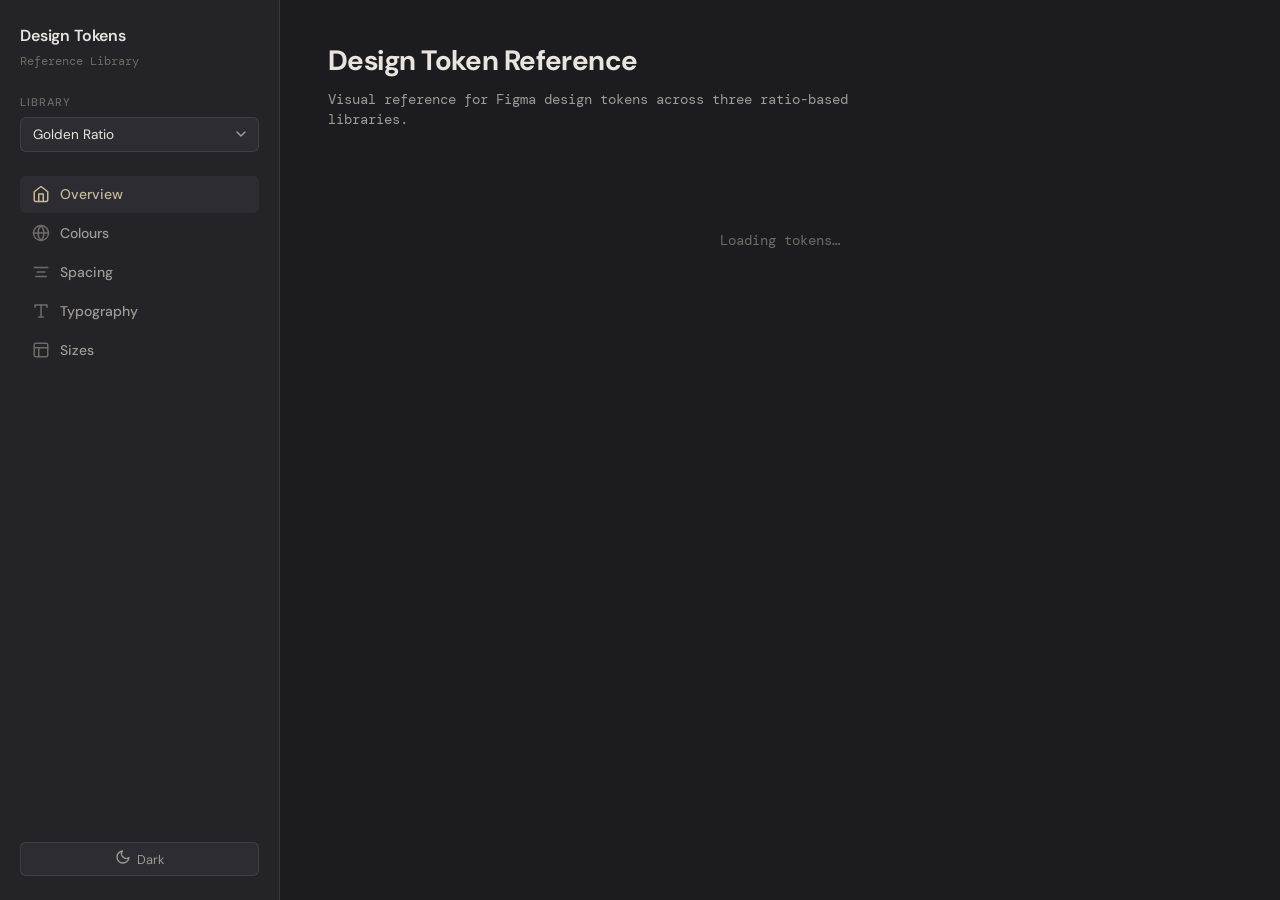
==== index.html @ 210d75cc "first commit" ====
<!DOCTYPE html>
<html lang="en">
<head>
  <meta charset="UTF-8">
  <meta name="viewport" content="width=device-width, initial-scale=1.0">
  <title>Design Token Reference</title>
  <link rel="stylesheet" href="css/styles.css">
</head>
<body>
  <div class="layout">
    <aside class="sidebar" aria-label="Sidebar"></aside>
    <main class="main" id="content">
      <header class="page-header">
        <h2>Design Token Reference</h2>
        <p>Visual reference for Figma design tokens across three ratio-based libraries.</p>
      </header>
      <div id="page-body">
        <div class="loading">Loading tokens…</div>
      </div>
    </main>
  </div>

  <script type="module">
    import { initPage } from './js/render.js';
    import { el, sectionLabel } from './js/render.js';
    import { getLibraryLabels, getCurrentLibraryKey } from './js/tokens.js';

    const CATEGORIES = [
      {
        href: 'colours.html',
        title: 'Colours',
        desc: 'Primitive palette ramps and semantic colour tokens with WCAG contrast ratings for both light and dark modes.',
        icon: `<svg viewBox="0 0 24 24" fill="none" stroke="currentColor" stroke-width="2" stroke-linecap="round" stroke-linejoin="round"><circle cx="12" cy="12" r="10"/><path d="M12 2a14.5 14.5 0 0 0 0 20 14.5 14.5 0 0 0 0-20"/><path d="M2 12h20"/></svg>`,
      },
      {
        href: 'spacing.html',
        title: 'Spacing',
        desc: 'Positive and negative spacing scales with descriptive names and visual bar proportions.',
        icon: `<svg viewBox="0 0 24 24" fill="none" stroke="currentColor" stroke-width="2" stroke-linecap="round" stroke-linejoin="round"><path d="M21 6H3"/><path d="M17 12H7"/><path d="M19 18H5"/></svg>`,
      },
      {
        href: 'typography.html',
        title: 'Typography',
        desc: 'Font size scale rendered at actual size with three-breakpoint comparison and grid settings.',
        icon: `<svg viewBox="0 0 24 24" fill="none" stroke="currentColor" stroke-width="2" stroke-linecap="round" stroke-linejoin="round"><polyline points="4 7 4 4 20 4 20 7"/><line x1="9" y1="20" x2="15" y2="20"/><line x1="12" y1="4" x2="12" y2="20"/></svg>`,
      },
      {
        href: 'sizes.html',
        title: 'Sizes',
        desc: 'Border radius preview, border weights, blur levels, and opacity steps from the Effects set.',
        icon: `<svg viewBox="0 0 24 24" fill="none" stroke="currentColor" stroke-width="2" stroke-linecap="round" stroke-linejoin="round"><rect x="3" y="3" width="18" height="18" rx="2"/><path d="M3 9h18"/><path d="M9 21V9"/></svg>`,
      },
    ];

    initPage((data) => {
      const body = document.getElementById('page-body');
      body.innerHTML = '';

      const labels = getLibraryLabels();
      const currentKey = getCurrentLibraryKey();

      const info = el('div', { className: 'info-box' });
      info.appendChild(el('h3', { text: labels[currentKey] }));
      info.appendChild(el('p', {
        text: 'This site renders exported Figma design tokens in DTCG format. ' +
              'Switch between the three ratio-based libraries using the dropdown in the sidebar. ' +
              'Each library shares the same token structure but uses a different mathematical ratio ' +
              'to derive its spacing, type, and sizing scales.',
      }));
      body.appendChild(info);

      body.appendChild(sectionLabel('Token categories'));

      const grid = el('div', { className: 'category-grid' });
      for (const cat of CATEGORIES) {
        const card = el('a', {
          className: 'category-card',
          attrs: { href: cat.href },
        });
        card.innerHTML = cat.icon;
        card.appendChild(el('h3', { text: cat.title }));
        card.appendChild(el('p', { text: cat.desc }));
        grid.appendChild(card);
      }
      body.appendChild(grid);

      body.appendChild(sectionLabel('About the ratio systems'));

      const about = el('div', { className: 'info-box' });
      about.innerHTML = `
        <p><strong>Golden Ratio</strong> — scales derived from the φ (1.618…) sequence: 1, 2, 4, 8, 13, 21, 34, 55, 89, 144, 232, 376, 608.</p>
        <p style="margin-top:8px"><strong>Base 10 Ratio</strong> — decimal-friendly scale using powers of 10 and round subdivisions.</p>
        <p style="margin-top:8px"><strong>Typographic Ratio</strong> — scale optimised for typographic harmony, based on traditional type ratios.</p>
      `;
      body.appendChild(about);
    });
  </script>
</body>
</html>
---- css/styles.css ----
/* =========================================================
   Design Token Reference — Shared Styles
   Visual language from hferello.github.io/colour-scale
   ========================================================= */

@import url('https://fonts.googleapis.com/css2?family=DM+Mono:wght@300;400;500&family=DM+Sans:wght@400;500;600;700&display=swap');

/* ----- CSS Custom Properties (Dark-first) ----- */

:root {
  --bg: #1c1c20;
  --bg-panel: #242428;
  --bg-input: #2c2c32;
  --bg-hover: #34343a;
  --text: #e8e4de;
  --text-secondary: #9e9a94;
  --text-faint: #6e6a64;
  --accent: #c8b89a;
  --accent-hover: #d8c8aa;
  --border: rgba(255, 255, 255, 0.09);
  --border-hover: rgba(255, 255, 255, 0.18);
  --radius: 6px;
  --radius-lg: 10px;
  --font-sans: 'DM Sans', system-ui, -apple-system, sans-serif;
  --font-mono: 'DM Mono', 'SF Mono', 'Fira Code', monospace;
  --sidebar-w: 280px;
  --transition: 0.2s ease;
}

[data-theme="light"] {
  --bg: #f5f3ef;
  --bg-panel: #ffffff;
  --bg-input: #ede9e3;
  --bg-hover: #e5e1db;
  --text: #2c2a26;
  --text-secondary: #6e6a64;
  --text-faint: #9e9a94;
  --accent: #9e7e52;
  --accent-hover: #8e6e42;
  --border: rgba(0, 0, 0, 0.09);
  --border-hover: rgba(0, 0, 0, 0.18);
}

/* ----- Reset & Base ----- */

*,
*::before,
*::after {
  box-sizing: border-box;
  margin: 0;
  padding: 0;
}

html {
  font-size: 16px;
  -webkit-font-smoothing: antialiased;
  -moz-osx-font-smoothing: grayscale;
}

body {
  font-family: var(--font-sans);
  background: var(--bg);
  color: var(--text);
  line-height: 1.5;
  min-height: 100vh;
  display: flex;
}

a {
  color: var(--accent);
  text-decoration: none;
  transition: color var(--transition);
}

a:hover {
  color: var(--accent-hover);
}

/* ----- Layout ----- */

.layout {
  display: flex;
  width: 100%;
  min-height: 100vh;
}

.sidebar {
  width: var(--sidebar-w);
  flex-shrink: 0;
  background: var(--bg-panel);
  border-right: 1px solid var(--border);
  display: flex;
  flex-direction: column;
  padding: 24px 20px;
  gap: 24px;
  position: fixed;
  top: 0;
  left: 0;
  bottom: 0;
  overflow-y: auto;
  z-index: 100;
}

.main {
  flex: 1;
  margin-left: var(--sidebar-w);
  padding: 40px 48px;
  max-width: 1200px;
}

/* ----- Sidebar Brand ----- */

.sidebar-brand {
  display: flex;
  flex-direction: column;
  gap: 4px;
}

.sidebar-brand h1 {
  font-size: 1rem;
  font-weight: 600;
  letter-spacing: -0.01em;
  color: var(--text);
}

.sidebar-brand span {
  font-family: var(--font-mono);
  font-size: 0.75rem;
  color: var(--text-faint);
}

/* ----- Library Switcher ----- */

.library-switcher {
  display: flex;
  flex-direction: column;
  gap: 6px;
}

.library-switcher label {
  font-size: 0.7rem;
  font-weight: 500;
  text-transform: uppercase;
  letter-spacing: 0.08em;
  color: var(--text-faint);
}

.library-switcher select {
  appearance: none;
  background: var(--bg-input);
  color: var(--text);
  border: 1px solid var(--border);
  border-radius: var(--radius);
  padding: 8px 32px 8px 12px;
  font-family: var(--font-sans);
  font-size: 0.85rem;
  cursor: pointer;
  transition: border-color var(--transition);
  background-image: url("data:image/svg+xml,%3Csvg width='10' height='6' viewBox='0 0 10 6' fill='none' xmlns='http://www.w3.org/2000/svg'%3E%3Cpath d='M1 1L5 5L9 1' stroke='%239e9a94' stroke-width='1.5' stroke-linecap='round' stroke-linejoin='round'/%3E%3C/svg%3E");
  background-repeat: no-repeat;
  background-position: right 12px center;
}

.library-switcher select:hover {
  border-color: var(--border-hover);
}

.library-switcher select:focus {
  outline: none;
  border-color: var(--accent);
}

/* ----- Sidebar Nav ----- */

.sidebar-nav {
  display: flex;
  flex-direction: column;
  gap: 2px;
}

.sidebar-nav a {
  display: flex;
  align-items: center;
  gap: 10px;
  padding: 8px 12px;
  border-radius: var(--radius);
  font-size: 0.875rem;
  font-weight: 500;
  color: var(--text-secondary);
  transition: all var(--transition);
}

.sidebar-nav a:hover {
  background: var(--bg-hover);
  color: var(--text);
}

.sidebar-nav a.active {
  background: var(--bg-input);
  color: var(--accent);
}

.sidebar-nav a svg {
  width: 18px;
  height: 18px;
  flex-shrink: 0;
  opacity: 0.6;
}

.sidebar-nav a.active svg {
  opacity: 1;
}

/* ----- Theme Toggle ----- */

.theme-toggle {
  margin-top: auto;
  display: flex;
  align-items: center;
  gap: 8px;
}

.theme-toggle button {
  background: var(--bg-input);
  border: 1px solid var(--border);
  border-radius: var(--radius);
  color: var(--text-secondary);
  cursor: pointer;
  padding: 6px 10px;
  font-family: var(--font-sans);
  font-size: 0.8rem;
  display: flex;
  align-items: center;
  gap: 6px;
  transition: all var(--transition);
  width: 100%;
  justify-content: center;
}

.theme-toggle button:hover {
  border-color: var(--border-hover);
  color: var(--text);
}

.theme-toggle button svg {
  width: 16px;
  height: 16px;
}

/* ----- Mobile Menu Toggle ----- */

.mobile-menu-toggle {
  display: none;
  position: fixed;
  top: 12px;
  left: 12px;
  z-index: 200;
  background: var(--bg-panel);
  border: 1px solid var(--border);
  border-radius: var(--radius);
  color: var(--text);
  padding: 8px;
  cursor: pointer;
}

.mobile-menu-toggle svg {
  width: 20px;
  height: 20px;
}

/* ----- Page Header ----- */

.page-header {
  margin-bottom: 40px;
}

.page-header h2 {
  font-size: 1.75rem;
  font-weight: 700;
  letter-spacing: -0.02em;
  margin-bottom: 8px;
}

.page-header p {
  font-family: var(--font-mono);
  font-size: 0.85rem;
  color: var(--text-secondary);
  max-width: 600px;
}

/* ----- Section Label (with line) ----- */

.section-label {
  display: flex;
  align-items: center;
  gap: 16px;
  margin: 40px 0 20px;
  font-size: 0.7rem;
  font-weight: 500;
  text-transform: uppercase;
  letter-spacing: 0.1em;
  color: var(--text-faint);
}

.section-label::after {
  content: '';
  flex: 1;
  height: 1px;
  background: var(--border);
}

/* ----- View Toggle ----- */

.view-toggle {
  display: inline-flex;
  background: var(--bg-input);
  border: 1px solid var(--border);
  border-radius: var(--radius);
  overflow: hidden;
  margin-bottom: 20px;
}

.view-toggle button {
  background: none;
  border: none;
  color: var(--text-secondary);
  padding: 6px 14px;
  font-family: var(--font-sans);
  font-size: 0.8rem;
  font-weight: 500;
  cursor: pointer;
  transition: all var(--transition);
}

.view-toggle button:hover {
  color: var(--text);
}

.view-toggle button.active {
  background: var(--bg-panel);
  color: var(--accent);
}

/* ----- Mode Toggle (Light/Dark tokens) ----- */

.mode-toggle {
  display: inline-flex;
  background: var(--bg-input);
  border: 1px solid var(--border);
  border-radius: var(--radius);
  overflow: hidden;
  margin-bottom: 20px;
  margin-left: 12px;
}

.mode-toggle button {
  background: none;
  border: none;
  color: var(--text-secondary);
  padding: 6px 14px;
  font-family: var(--font-sans);
  font-size: 0.8rem;
  font-weight: 500;
  cursor: pointer;
  transition: all var(--transition);
}

.mode-toggle button:hover {
  color: var(--text);
}

.mode-toggle button.active {
  background: var(--bg-panel);
  color: var(--accent);
}

/* ----- Swatch Cards Grid ----- */

.swatches-grid {
  display: grid;
  grid-template-columns: repeat(auto-fill, minmax(180px, 1fr));
  gap: 12px;
}

.swatch-card {
  background: var(--bg-panel);
  border: 1px solid var(--border);
  border-radius: var(--radius-lg);
  overflow: hidden;
  transition: border-color var(--transition);
}

.swatch-card:hover {
  border-color: var(--border-hover);
}

.color-block {
  height: 80px;
  position: relative;
}

.card-info {
  padding: 10px 12px;
  display: flex;
  flex-direction: column;
  gap: 4px;
}

.card-info .token-name {
  font-size: 0.8rem;
  font-weight: 500;
  color: var(--text);
  white-space: nowrap;
  overflow: hidden;
  text-overflow: ellipsis;
}

.card-info .token-value {
  font-family: var(--font-mono);
  font-size: 0.75rem;
  color: var(--text-secondary);
}

.card-info .token-alias {
  font-family: var(--font-mono);
  font-size: 0.65rem;
  color: var(--text-faint);
}

.card-info .wcag-row {
  display: flex;
  gap: 4px;
  margin-top: 4px;
  flex-wrap: wrap;
}

/* ----- Colour Strip (horizontal ramp) ----- */

.swatches-strip {
  display: flex;
  border-radius: var(--radius-lg);
  overflow: hidden;
  border: 1px solid var(--border);
  height: 56px;
  transition: height var(--transition);
}

.swatches-strip:hover {
  height: 80px;
}

.strip-cell {
  flex: 1;
  position: relative;
  cursor: default;
  display: flex;
  align-items: flex-end;
  padding: 4px;
  transition: all var(--transition);
}

.strip-cell .strip-label {
  font-family: var(--font-mono);
  font-size: 0.6rem;
  opacity: 0;
  transition: opacity var(--transition);
  padding: 2px 4px;
  border-radius: 3px;
  white-space: nowrap;
}

.swatches-strip:hover .strip-label {
  opacity: 1;
}

/* ----- WCAG Badges ----- */

.wcag-badge {
  display: inline-flex;
  align-items: center;
  padding: 2px 6px;
  border-radius: 3px;
  font-family: var(--font-mono);
  font-size: 0.6rem;
  font-weight: 500;
  letter-spacing: 0.02em;
}

.wcag-badge.pass {
  background: rgba(0, 180, 60, 0.15);
  color: #4ade80;
}

.wcag-badge.fail {
  background: rgba(255, 60, 60, 0.15);
  color: #f87171;
}

[data-theme="light"] .wcag-badge.pass {
  background: rgba(0, 140, 40, 0.12);
  color: #16a34a;
}

[data-theme="light"] .wcag-badge.fail {
  background: rgba(220, 40, 40, 0.12);
  color: #dc2626;
}

/* ----- Spacing Bars ----- */

.spacing-table {
  width: 100%;
  border-collapse: collapse;
}

.spacing-row {
  display: grid;
  grid-template-columns: 240px 80px 1fr;
  align-items: center;
  gap: 16px;
  padding: 10px 0;
  border-bottom: 1px solid var(--border);
}

.spacing-row:last-child {
  border-bottom: none;
}

.spacing-name {
  font-size: 0.85rem;
  font-weight: 500;
}

.spacing-desc {
  font-family: var(--font-mono);
  font-size: 0.7rem;
  color: var(--text-faint);
  margin-top: 2px;
}

.spacing-value {
  font-family: var(--font-mono);
  font-size: 0.8rem;
  color: var(--text-secondary);
  text-align: right;
}

.spacing-bar-wrap {
  position: relative;
  height: 28px;
  background: var(--bg-input);
  border-radius: var(--radius);
  overflow: hidden;
}

.spacing-bar {
  height: 100%;
  background: var(--accent);
  border-radius: var(--radius);
  opacity: 0.6;
  transition: opacity var(--transition);
  min-width: 2px;
}

.spacing-bar-wrap:hover .spacing-bar {
  opacity: 1;
}

/* ----- Typography Scale ----- */

.type-sample {
  margin-bottom: 28px;
  padding: 16px 0;
  border-bottom: 1px solid var(--border);
}

.type-sample:last-child {
  border-bottom: none;
}

.type-sample-header {
  display: flex;
  justify-content: space-between;
  align-items: baseline;
  margin-bottom: 8px;
}

.type-sample-label {
  font-family: var(--font-mono);
  font-size: 0.75rem;
  color: var(--accent);
}

.type-sample-values {
  font-family: var(--font-mono);
  font-size: 0.7rem;
  color: var(--text-faint);
  display: flex;
  gap: 16px;
}

.type-sample-text {
  line-height: 1.2;
  color: var(--text);
  overflow: hidden;
  text-overflow: ellipsis;
  white-space: nowrap;
}

/* Breakpoint comparison table */
.breakpoint-table {
  width: 100%;
  border-collapse: collapse;
  font-size: 0.85rem;
}

.breakpoint-table th {
  text-align: left;
  font-family: var(--font-mono);
  font-size: 0.7rem;
  font-weight: 500;
  text-transform: uppercase;
  letter-spacing: 0.08em;
  color: var(--text-faint);
  padding: 8px 12px;
  border-bottom: 1px solid var(--border);
}

.breakpoint-table td {
  padding: 8px 12px;
  border-bottom: 1px solid var(--border);
  font-family: var(--font-mono);
  font-size: 0.8rem;
  color: var(--text-secondary);
}

.breakpoint-table tr:last-child td {
  border-bottom: none;
}

.breakpoint-table .row-label {
  color: var(--text);
  font-family: var(--font-sans);
  font-weight: 500;
}

/* ----- Sizes / Radius Preview ----- */

.radius-grid {
  display: grid;
  grid-template-columns: repeat(auto-fill, minmax(140px, 1fr));
  gap: 16px;
}

.radius-card {
  background: var(--bg-panel);
  border: 1px solid var(--border);
  border-radius: var(--radius-lg);
  padding: 16px;
  display: flex;
  flex-direction: column;
  align-items: center;
  gap: 12px;
}

.radius-preview {
  width: 80px;
  height: 80px;
  background: var(--accent);
  opacity: 0.5;
  transition: opacity var(--transition);
}

.radius-card:hover .radius-preview {
  opacity: 0.8;
}

.radius-label {
  font-size: 0.8rem;
  font-weight: 500;
  text-align: center;
}

.radius-value {
  font-family: var(--font-mono);
  font-size: 0.75rem;
  color: var(--text-secondary);
}

/* ----- Border Weight Lines ----- */

.weight-row {
  display: flex;
  align-items: center;
  gap: 20px;
  padding: 12px 0;
  border-bottom: 1px solid var(--border);
}

.weight-row:last-child {
  border-bottom: none;
}

.weight-info {
  width: 160px;
  flex-shrink: 0;
}

.weight-name {
  font-size: 0.85rem;
  font-weight: 500;
}

.weight-val {
  font-family: var(--font-mono);
  font-size: 0.75rem;
  color: var(--text-secondary);
}

.weight-line {
  flex: 1;
  background: var(--accent);
  border-radius: 1px;
  opacity: 0.7;
}

/* ----- Effects: Blur & Opacity ----- */

.effects-grid {
  display: grid;
  grid-template-columns: repeat(auto-fill, minmax(160px, 1fr));
  gap: 16px;
}

.effect-card {
  background: var(--bg-panel);
  border: 1px solid var(--border);
  border-radius: var(--radius-lg);
  overflow: hidden;
}

.effect-preview {
  height: 100px;
  position: relative;
  overflow: hidden;
  display: flex;
  align-items: center;
  justify-content: center;
}

.effect-preview .blur-bg {
  position: absolute;
  inset: 0;
  background: linear-gradient(135deg, var(--accent) 0%, #6366f1 50%, #ec4899 100%);
}

.effect-preview .blur-overlay {
  position: absolute;
  inset: 0;
  backdrop-filter: blur(var(--blur-amount));
  -webkit-backdrop-filter: blur(var(--blur-amount));
}

.effect-preview .opacity-layer {
  width: 100%;
  height: 100%;
  background: var(--accent);
}

.effect-info {
  padding: 10px 12px;
}

.effect-name {
  font-size: 0.8rem;
  font-weight: 500;
}

.effect-value {
  font-family: var(--font-mono);
  font-size: 0.75rem;
  color: var(--text-secondary);
}

/* ----- Index Page Cards ----- */

.category-grid {
  display: grid;
  grid-template-columns: repeat(auto-fill, minmax(220px, 1fr));
  gap: 16px;
}

.category-card {
  background: var(--bg-panel);
  border: 1px solid var(--border);
  border-radius: var(--radius-lg);
  padding: 24px;
  display: flex;
  flex-direction: column;
  gap: 12px;
  transition: all var(--transition);
  text-decoration: none;
  color: var(--text);
}

.category-card:hover {
  border-color: var(--border-hover);
  transform: translateY(-2px);
}

.category-card svg {
  width: 32px;
  height: 32px;
  color: var(--accent);
}

.category-card h3 {
  font-size: 1rem;
  font-weight: 600;
}

.category-card p {
  font-size: 0.8rem;
  color: var(--text-secondary);
  line-height: 1.5;
}

/* ----- Info Boxes ----- */

.info-box {
  background: var(--bg-panel);
  border: 1px solid var(--border);
  border-radius: var(--radius-lg);
  padding: 20px 24px;
  margin-bottom: 32px;
}

.info-box h3 {
  font-size: 0.9rem;
  font-weight: 600;
  margin-bottom: 8px;
  color: var(--accent);
}

.info-box p {
  font-size: 0.85rem;
  color: var(--text-secondary);
  line-height: 1.6;
}

/* ----- Toolbar Row ----- */

.toolbar {
  display: flex;
  align-items: center;
  gap: 12px;
  flex-wrap: wrap;
  margin-bottom: 24px;
}

/* ----- Loading State ----- */

.loading {
  display: flex;
  align-items: center;
  justify-content: center;
  padding: 60px 0;
  color: var(--text-faint);
  font-family: var(--font-mono);
  font-size: 0.85rem;
}

/* ----- Responsive ----- */

@media (max-width: 800px) {
  .sidebar {
    transform: translateX(-100%);
    transition: transform 0.3s ease;
    width: 280px;
  }

  .sidebar.open {
    transform: translateX(0);
  }

  .mobile-menu-toggle {
    display: block;
  }

  .main {
    margin-left: 0;
    padding: 60px 20px 40px;
  }

  .spacing-row {
    grid-template-columns: 1fr;
    gap: 6px;
  }

  .spacing-row .spacing-value {
    text-align: left;
  }

  .swatches-grid {
    grid-template-columns: repeat(auto-fill, minmax(150px, 1fr));
  }

  .type-sample-header {
    flex-direction: column;
    gap: 4px;
  }
}

/* ----- Scrollbar ----- */

::-webkit-scrollbar {
  width: 6px;
}

::-webkit-scrollbar-track {
  background: transparent;
}

::-webkit-scrollbar-thumb {
  background: var(--border);
  border-radius: 3px;
}

::-webkit-scrollbar-thumb:hover {
  background: var(--border-hover);
}

/* ----- Grid Overlay Preview ----- */

.grid-preview {
  position: relative;
  border: 1px solid var(--border);
  border-radius: var(--radius-lg);
  overflow: hidden;
  height: 120px;
  margin-top: 12px;
}

.grid-columns {
  display: flex;
  height: 100%;
  gap: var(--grid-gutter);
  padding: 0 var(--grid-margin);
}

.grid-col {
  flex: 1;
  background: var(--accent);
  opacity: 0.08;
  border-radius: 2px;
}

.grid-label {
  position: absolute;
  bottom: 6px;
  right: 10px;
  font-family: var(--font-mono);
  font-size: 0.65rem;
  color: var(--text-faint);
}
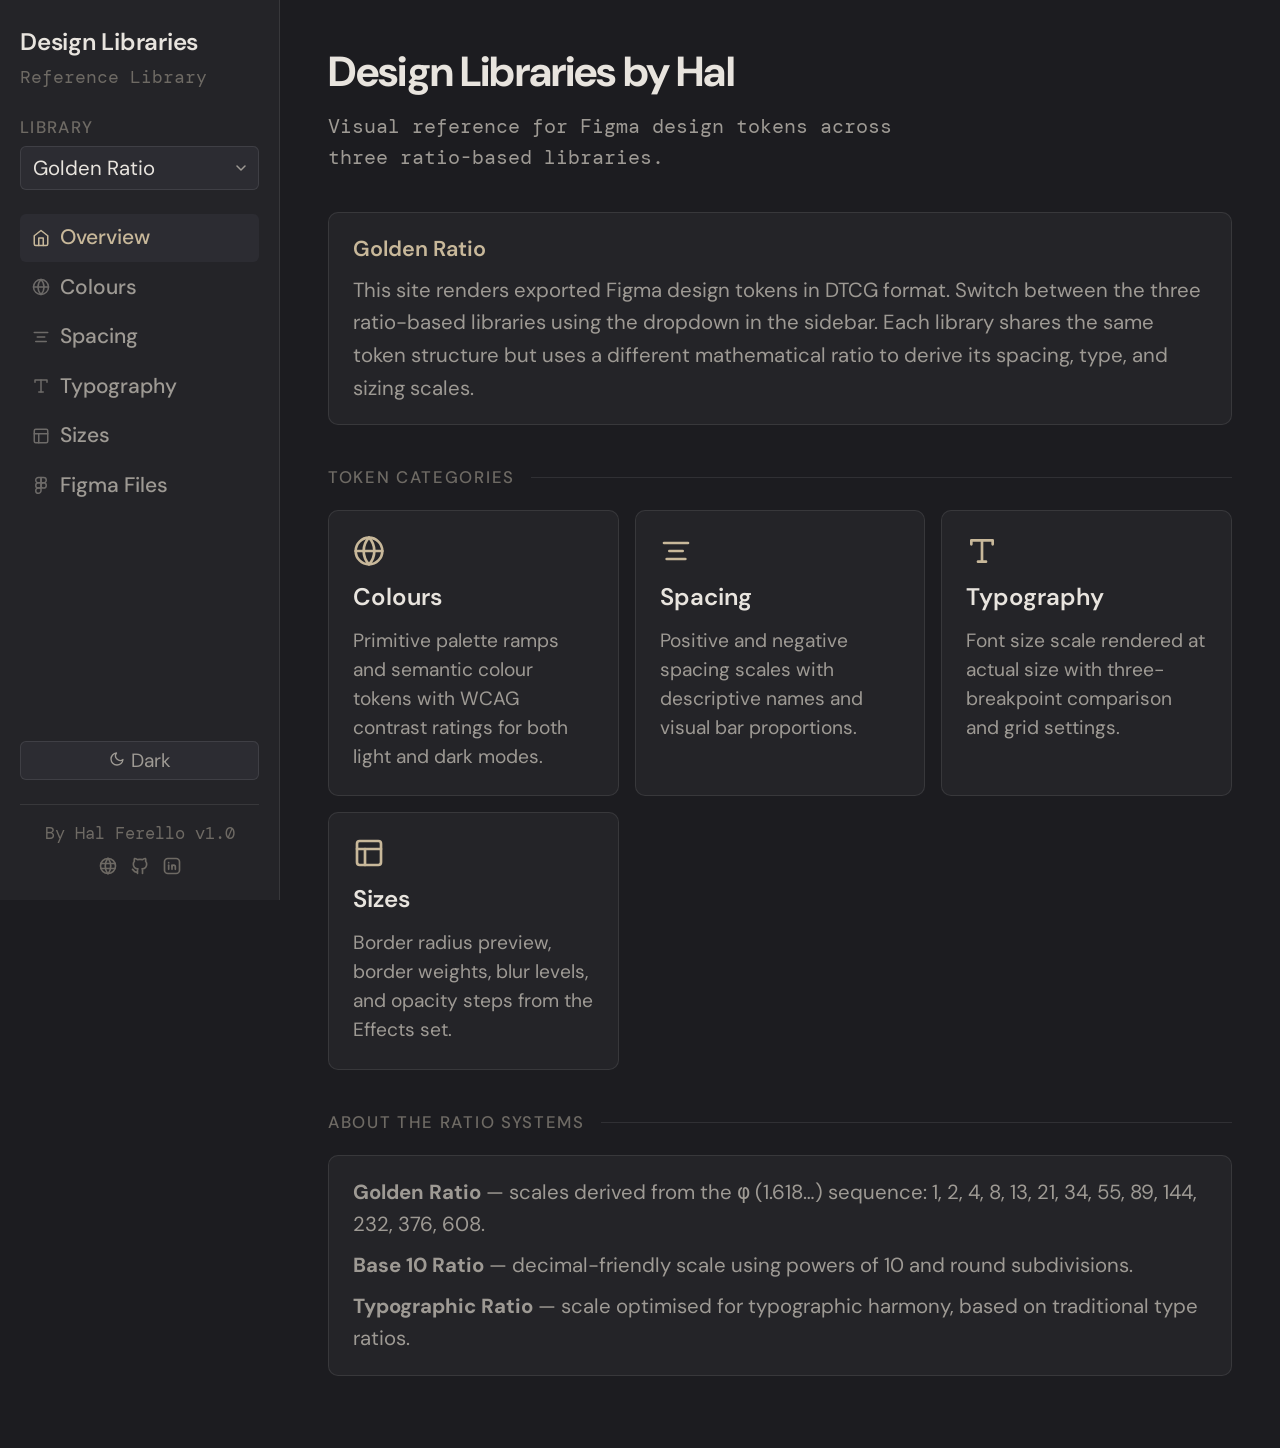
==== commit 41d65a31: "Update titles across HTML files to reflect "Design Libraries by Hal" and implement a color filter fe" ====
--- a/index.html
+++ b/index.html
@@ -3,7 +3,7 @@
 <head>
   <meta charset="UTF-8">
   <meta name="viewport" content="width=device-width, initial-scale=1.0">
-  <title>Design Token Reference</title>
+  <title>Design Libraries by Hal</title>
   <link rel="stylesheet" href="css/styles.css">
 </head>
 <body>
@@ -11,7 +11,7 @@
     <aside class="sidebar" aria-label="Sidebar"></aside>
     <main class="main" id="content">
       <header class="page-header">
-        <h2>Design Token Reference</h2>
+        <h2>Design Libraries by Hal</h2>
         <p>Visual reference for Figma design tokens across three ratio-based libraries.</p>
       </header>
       <div id="page-body">
--- a/css/styles.css
+++ b/css/styles.css
@@ -52,7 +52,7 @@
 }
 
 html {
-  font-size: 16px;
+  font-size: 24px;
   -webkit-font-smoothing: antialiased;
   -moz-osx-font-smoothing: grayscale;
 }
@@ -247,6 +247,38 @@
   height: 16px;
 }
 
+/* ----- Aside Footer ----- */
+
+.aside-footer {
+  display: flex;
+  flex-direction: column;
+  align-items: center;
+  gap: 10px;
+  padding-top: 16px;
+  border-top: 1px solid var(--border);
+}
+
+.aside-footer > span {
+  font-family: var(--font-mono);
+  font-size: 0.7rem;
+  color: var(--text-faint);
+}
+
+.aside-footer-links {
+  display: flex;
+  gap: 12px;
+}
+
+.aside-footer-links a {
+  color: var(--text-faint);
+  transition: color var(--transition);
+  display: flex;
+}
+
+.aside-footer-links a:hover {
+  color: var(--accent);
+}
+
 /* ----- Mobile Menu Toggle ----- */
 
 .mobile-menu-toggle {
@@ -341,6 +373,14 @@
   color: var(--accent);
 }
 
+#colour-filter {
+  margin-bottom: 12px;
+}
+
+.colour-filter {
+  flex-wrap: wrap;
+}
+
 /* ----- Mode Toggle (Light/Dark tokens) ----- */
 
 .mode-toggle {
@@ -855,7 +895,6 @@
   align-items: center;
   gap: 12px;
   flex-wrap: wrap;
-  margin-bottom: 24px;
 }
 
 /* ----- Loading State ----- */
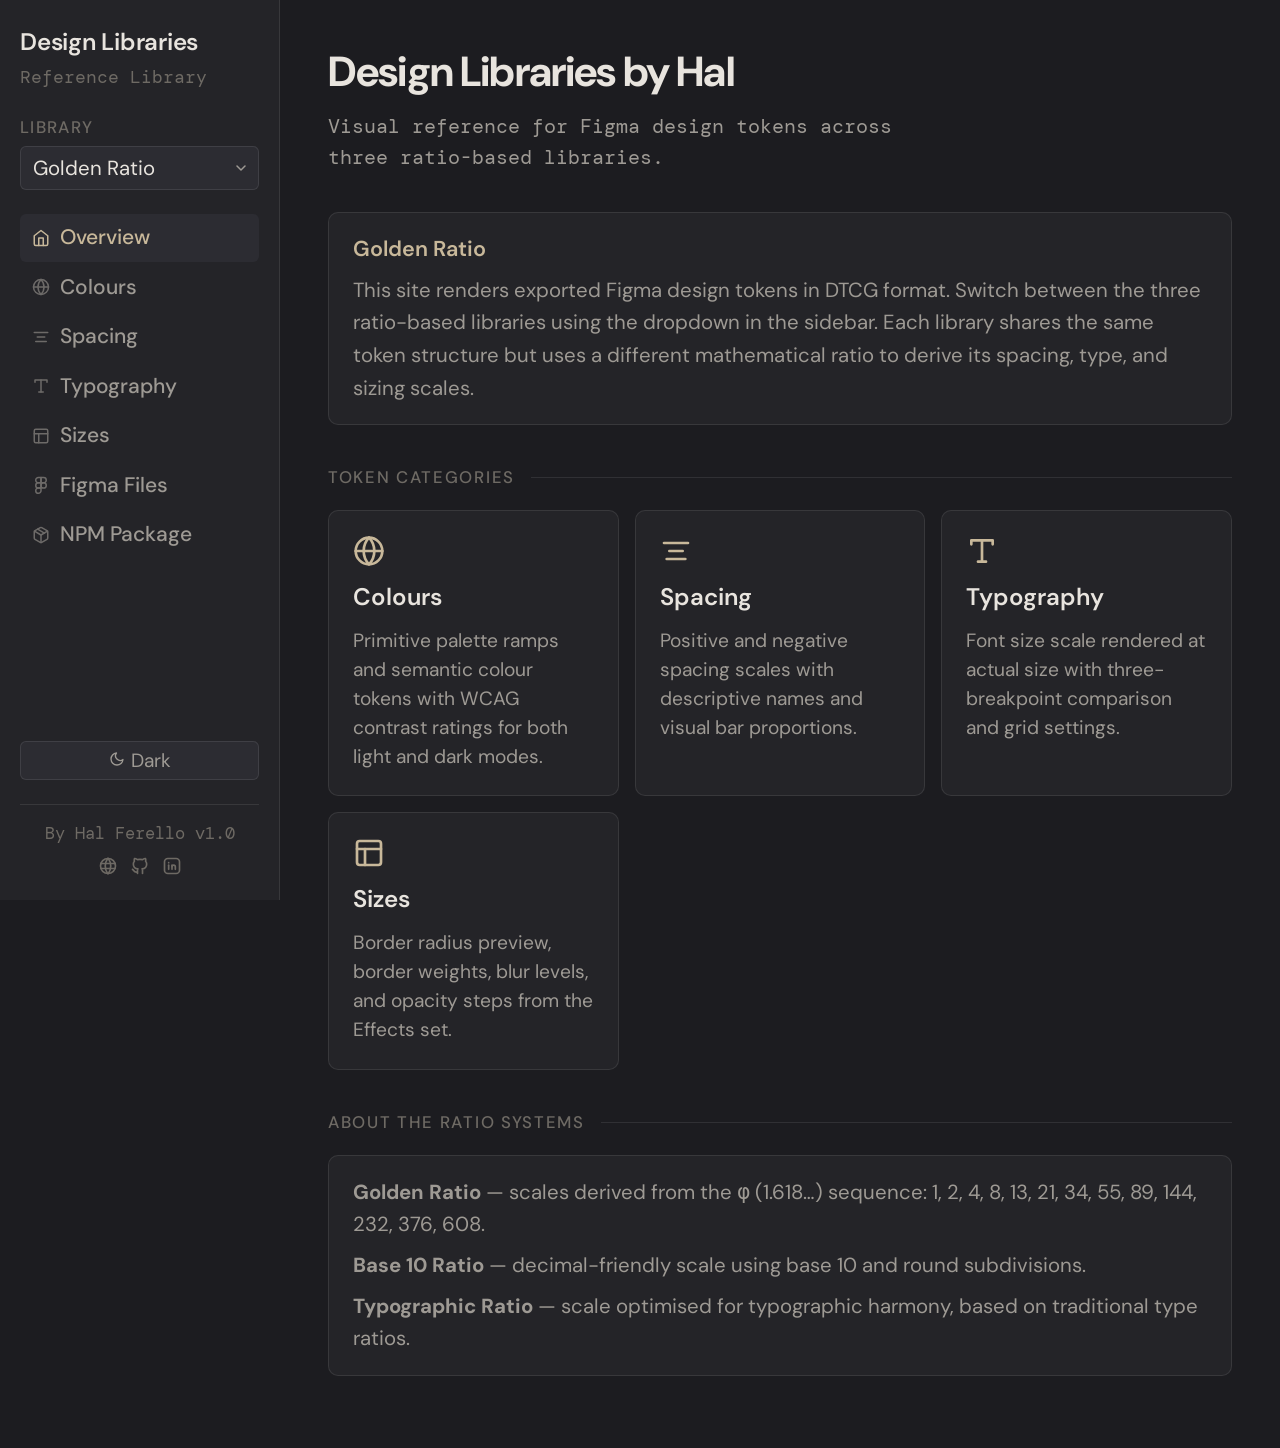
==== commit ab92ffec: "Add CSS variable display for tokens in various HTML files and update table headers. Enhance spacing " ====
--- a/index.html
+++ b/index.html
@@ -89,7 +89,7 @@
       const about = el('div', { className: 'info-box' });
       about.innerHTML = `
         <p><strong>Golden Ratio</strong> — scales derived from the φ (1.618…) sequence: 1, 2, 4, 8, 13, 21, 34, 55, 89, 144, 232, 376, 608.</p>
-        <p style="margin-top:8px"><strong>Base 10 Ratio</strong> — decimal-friendly scale using powers of 10 and round subdivisions.</p>
+        <p style="margin-top:8px"><strong>Base 10 Ratio</strong> — decimal-friendly scale using base 10 and round subdivisions.</p>
         <p style="margin-top:8px"><strong>Typographic Ratio</strong> — scale optimised for typographic harmony, based on traditional type ratios.</p>
       `;
       body.appendChild(about);
--- a/css/styles.css
+++ b/css/styles.css
@@ -467,6 +467,13 @@
   color: var(--text-faint);
 }
 
+.css-var {
+  font-family: var(--font-mono);
+  font-size: 0.7rem;
+  color: var(--accent);
+  opacity: 0.85;
+}
+
 .card-info .wcag-row {
   display: flex;
   gap: 4px;
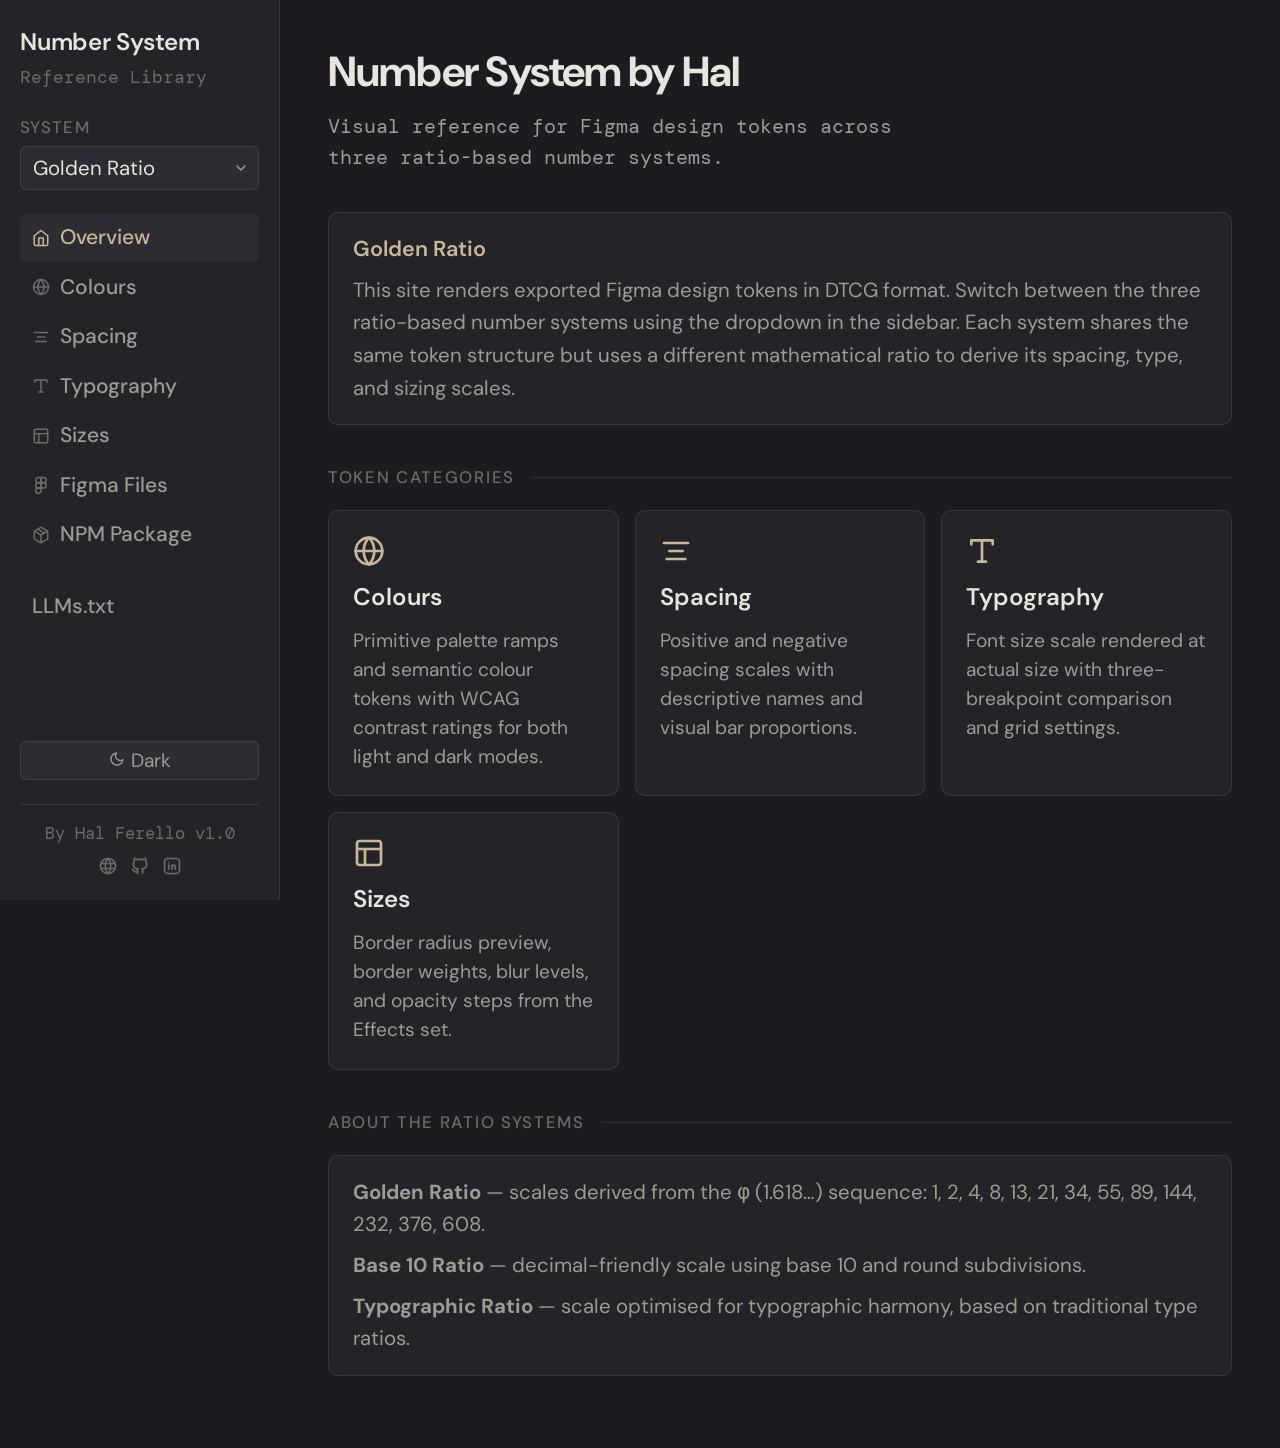
==== commit e55261fe: "Update titles and content across multiple HTML files to reflect the transition from "Design Librarie" ====
--- a/index.html
+++ b/index.html
@@ -3,7 +3,7 @@
 <head>
   <meta charset="UTF-8">
   <meta name="viewport" content="width=device-width, initial-scale=1.0">
-  <title>Design Libraries by Hal</title>
+  <title>Number System by Hal</title>
   <link rel="stylesheet" href="css/styles.css">
 </head>
 <body>
@@ -11,8 +11,8 @@
     <aside class="sidebar" aria-label="Sidebar"></aside>
     <main class="main" id="content">
       <header class="page-header">
-        <h2>Design Libraries by Hal</h2>
-        <p>Visual reference for Figma design tokens across three ratio-based libraries.</p>
+        <h2>Number System by Hal</h2>
+        <p>Visual reference for Figma design tokens across three ratio-based number systems.</p>
       </header>
       <div id="page-body">
         <div class="loading">Loading tokens…</div>
@@ -63,8 +63,8 @@
       info.appendChild(el('h3', { text: labels[currentKey] }));
       info.appendChild(el('p', {
         text: 'This site renders exported Figma design tokens in DTCG format. ' +
-              'Switch between the three ratio-based libraries using the dropdown in the sidebar. ' +
-              'Each library shares the same token structure but uses a different mathematical ratio ' +
+              'Switch between the three ratio-based number systems using the dropdown in the sidebar. ' +
+              'Each system shares the same token structure but uses a different mathematical ratio ' +
               'to derive its spacing, type, and sizing scales.',
       }));
       body.appendChild(info);
